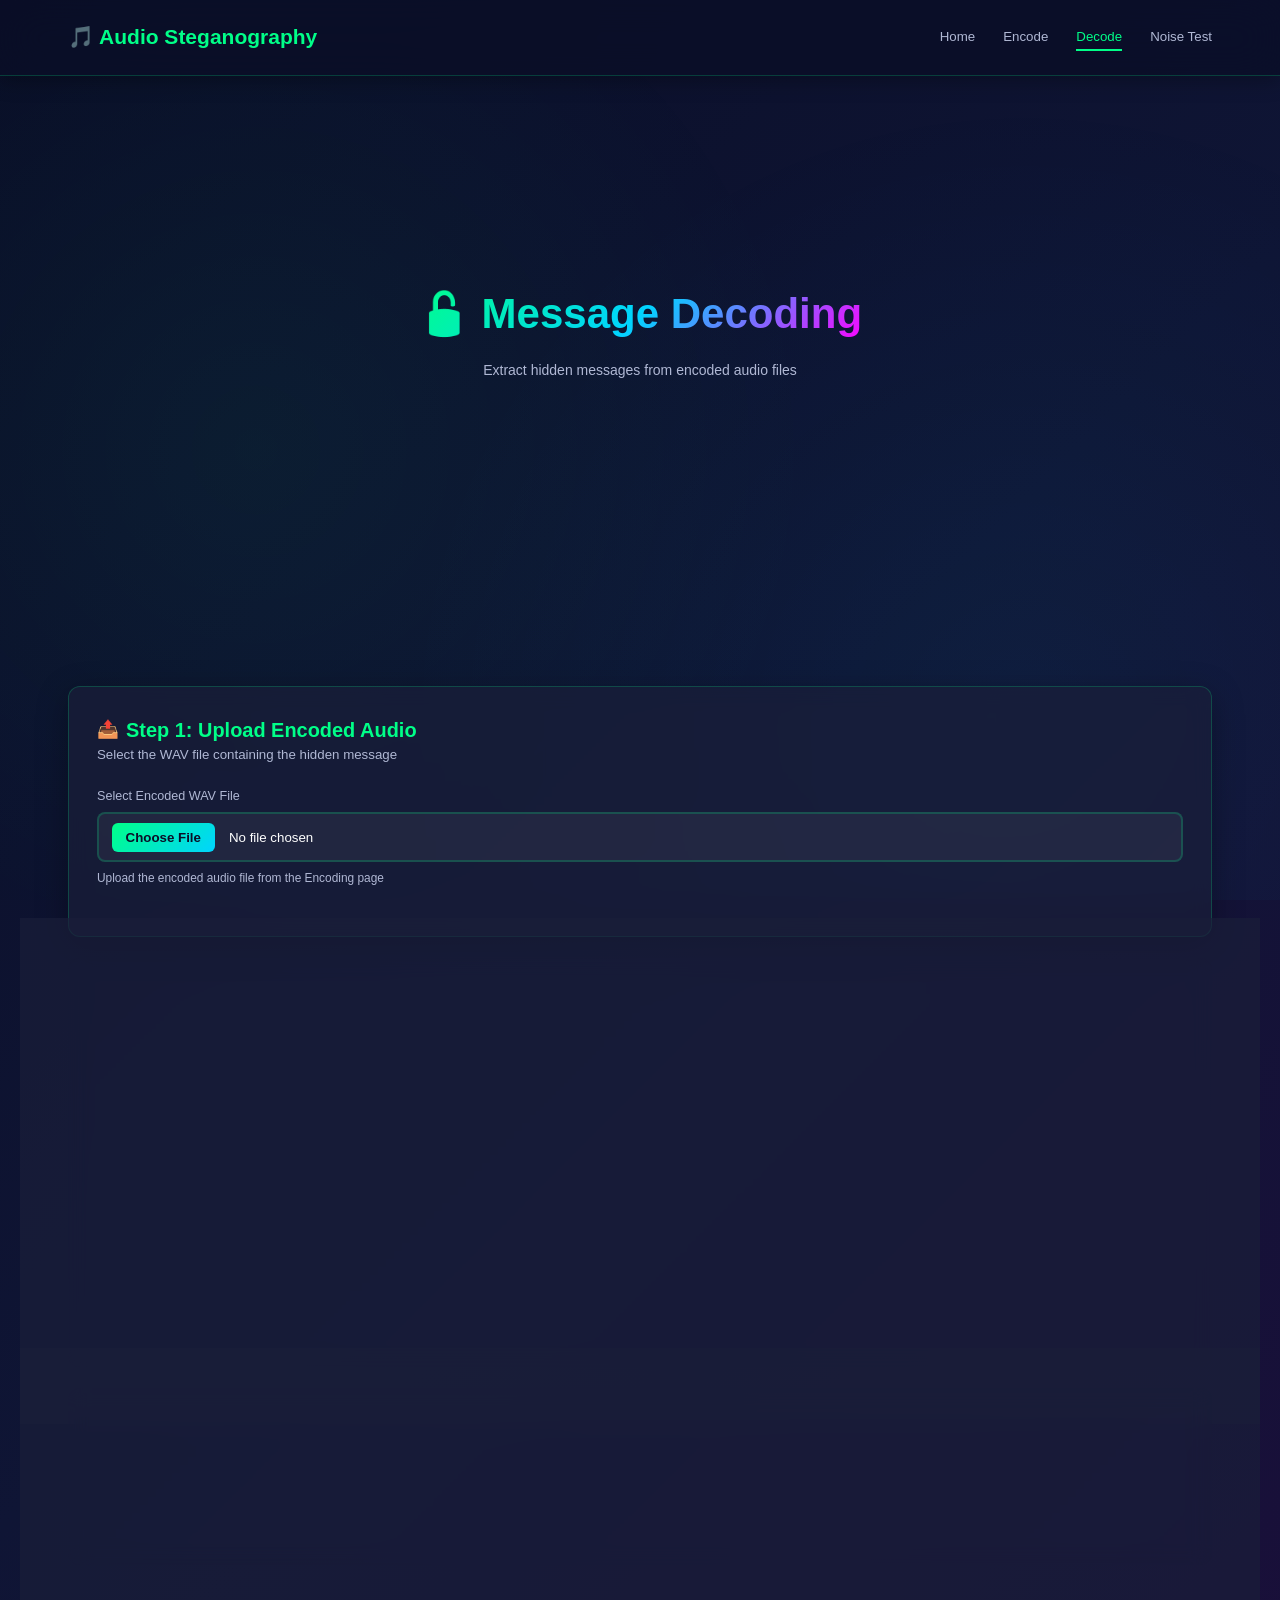
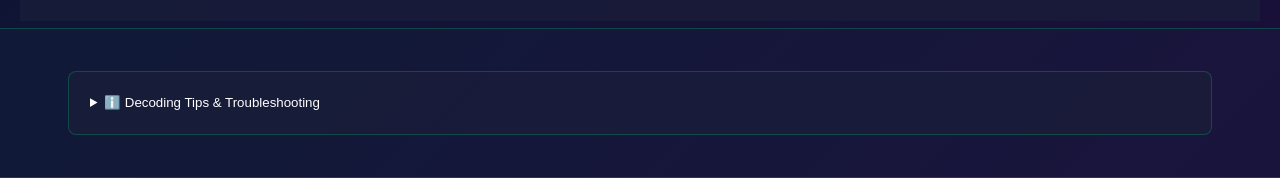
==== frontend/decode.html @ 90f32f93 "first first" ====
<!DOCTYPE html>
<html lang="en">
<head>
    <meta charset="UTF-8">
    <meta name="viewport" content="width=device-width, initial-scale=1.0">
    <title>Message Decoding - Audio Steganography</title>
    <link rel="stylesheet" href="style.css">
</head>
<body>
    <!-- Navigation -->
    <nav>
        <div class="container">
            <a href="index.html" class="logo">
                🎵 Audio Steganography
            </a>
            <ul>
                <li><a href="index.html">Home</a></li>
                <li><a href="encode.html">Encode</a></li>
                <li><a href="decode.html" class="active">Decode</a></li>
                <li><a href="noise.html">Noise Test</a></li>
            </ul>
            <div class="menu-toggle">
                <span></span>
                <span></span>
                <span></span>
            </div>
        </div>
    </nav>

    <!-- Hero Section -->
    <section class="hero">
        <div class="container text-center">
            <h1>🔓 Message Decoding</h1>
            <p>Extract hidden messages from encoded audio files</p>
        </div>
    </section>

    <!-- Main Content -->
    <section>
        <div class="container">
            <!-- Status Messages -->
            <div id="statusContainer" class="status-container"></div>

            <!-- Step 1: Upload Encoded Audio -->
            <div class="card mb-3">
                <h2 class="card-title card-title-primary">
                    <span class="icon-xl">📤</span> Step 1: Upload Encoded Audio
                </h2>
                <p class="section-description">Select the WAV file containing the hidden message</p>
                
                <div class="form-group">
                    <label for="stegoAudio">Select Encoded WAV File</label>
                    <input 
                        type="file" 
                        id="stegoAudio" 
                        accept=".wav"
                        class="file-input"
                    >
                    <small class="file-input-info">Upload the encoded audio file from the Encoding page</small>
                </div>

                <div id="audioInfo" class="panel panel--primary hidden">
                    <p class="panel__text"><strong>File Selected:</strong> <span id="audioFileName"></span></p>
                    <p class="panel__text panel__text--spaced">Size: <span id="audioFileSize"></span></p>
                </div>
            </div>

            <!-- Step 2: Extraction Parameters -->
            <div class="card mb-3">
                <h2 class="card-title card-title-secondary">
                    <span class="icon-xl">⚙️</span> Step 2: Configure Extraction Parameters
                </h2>
                <p class="section-description">Use the same parameters as encoding for optimal recovery</p>
                
                <div class="grid two-col">
                    <div class="form-group">
                        <label for="waveletFamily">Wavelet Family (must match encoding)</label>
                        <select id="waveletFamily">
                            <option value="db1">Daubechies 1 (db1)</option>
                            <option value="db2">Daubechies 2 (db2)</option>
                            <option value="db4" selected>Daubechies 4 (db4)</option>
                            <option value="db8">Daubechies 8 (db8)</option>
                            <option value="sym2">Symlet 2 (sym2)</option>
                            <option value="sym4">Symlet 4 (sym4)</option>
                        </select>
                        <small class="file-input-info">Critical: Must match the wavelet used for encoding</small>
                    </div>

                    <div class="form-group">
                        <label for="dwLevel">DWT Decomposition Level: <span class="text-highlight" id="dwLevelValue">2</span></label>
                        <input 
                            type="range" 
                            id="dwLevel" 
                            min="1" 
                            max="5" 
                            value="2"
                            class="range-control"
                        >
                        <small class="file-input-info">Must match encoding decomposition level</small>
                    </div>

                    <div class="form-group">
                        <label for="sensitivity">Extraction Sensitivity: <span class="text-highlight" id="sensitivityValue">0.5</span></label>
                        <input 
                            type="range" 
                            id="sensitivity" 
                            min="0.1" 
                            max="1.0" 
                            step="0.1" 
                            value="0.5"
                            class="range-control"
                        >
                        <small class="file-input-info">0.1 = lenient, 1.0 = strict detection</small>
                    </div>

                    <div class="form-group">
                        <label for="detectionThreshold">Detection Threshold: <span class="text-highlight" id="thresholdValue">0.5</span></label>
                        <input 
                            type="range" 
                            id="detectionThreshold" 
                            min="0.0" 
                            max="1.0" 
                            step="0.05" 
                            value="0.5"
                            class="range-control"
                        >
                        <small class="file-input-info">Correlation threshold for bit detection</small>
                    </div>
                </div>

                <!-- Advanced Options -->
                <details class="detail-panel">
                    <summary>🔧 Advanced Options</summary>
                    <div class="detail-panel__content">
                        <div class="form-group">
                            <label class="checkbox-label">
                                <input type="checkbox" id="useErrorCorrection">
                                Enable Error Correction (redundancy checking)
                            </label>
                            <small class="file-input-info">Improves message recovery in noisy conditions</small>
                        </div>

                        <div class="form-group">
                            <label class="checkbox-label">
                                <input type="checkbox" id="autoDetect">
                                Auto-Detect Parameters (experimental)
                            </label>
                            <small class="file-input-info">Attempts to automatically determine encoding parameters</small>
                        </div>

                        <div class="form-group">
                            <label class="checkbox-label">
                                <input type="checkbox" id="verboseLogging">
                                Verbose Logging
                            </label>
                            <small class="file-input-info">Show detailed extraction process information</small>
                        </div>
                    </div>
                </details>
            </div>

            <!-- Step 3: Execute Decoding -->
            <div class="card mb-3">
                <h2 class="card-title card-title-primary">
                    <span class="icon-xl">🚀</span> Step 3: Extract Message
                </h2>
                <p class="section-description">Click to start the decoding process</p>
                
                <div class="button-group">
                    <button 
                        id="decodeBtn" 
                        class="btn btn-primary btn-large"
                    >
                        🔑 Decode Hidden Message
                    </button>
                    <button 
                        id="resetBtn" 
                        class="btn btn-secondary btn-large"
                    >
                        ↻ Reset
                    </button>
                </div>

                <!-- Decoding Progress -->
                <div id="decodingProgress" class="panel hidden">
                    <p class="panel__text">Extracting message...</p>
                    <div class="progress-bar">
                        <div class="progress-fill" id="progressFill"></div>
                    </div>
                </div>
            </div>

            <!-- Step 4: Display Results -->
            <div class="card hidden" id="resultsSection">
                <h2 class="card-title card-title-secondary">
                    <span class="icon-xl">📝</span> Extracted Message
                </h2>

                <!-- Success Indicator -->
                <div id="successIndicator" class="panel panel--success hidden">
                    <p><strong>✓ Message Successfully Recovered</strong></p>
                    <div class="panel__text panel__flex">
                        <span>Success Rate: <span class="text-highlight" id="successRate">--%</span></span>
                        <span>Confidence: <span class="text-highlight" id="confidence">--</span></span>
                    </div>
                </div>

                <div id="warningIndicator" class="panel panel--warning hidden">
                    <p><strong>⚠️ Warning:</strong> Recovery quality is low. Check parameters and try again.</p>
                </div>

                <!-- Extracted Text -->
                <div class="form-group">
                    <label for="extractedMessage">Hidden Message</label>
                    <textarea 
                        id="extractedMessage" 
                        readonly
                        class="text-area-muted"
                    ></textarea>
                </div>

                <!-- Metadata -->
                <div class="metadata-panel">
                    <h3>Decoding Metadata</h3>
                    <div class="metadata-grid">
                        <div>
                            <p><strong>Wavelet:</strong> <span id="metaWavelet">-</span></p>
                            <p><strong>DWT Level:</strong> <span id="metaLevel">-</span></p>
                        </div>
                        <div>
                            <p><strong>Message Length:</strong> <span id="metaLength">-</span> chars</p>
                            <p><strong>Extraction Time:</strong> <span id="metaTime">-</span> ms</p>
                        </div>
                    </div>
                </div>

                <!-- Action Buttons -->
                <div class="button-group">
                    <button id="copyBtn" class="btn btn-primary btn-small">
                        📋 Copy Message
                    </button>
                    <button id="downloadTxtBtn" class="btn btn-secondary btn-small">
                        💾 Export as Text
                    </button>
                    <button id="decodeAnother" class="btn btn-secondary btn-small">
                        ➕ Decode Another
                    </button>
                </div>
            </div>
        </div>
    </section>

    <!-- Information Section -->
    <section class="info-section">
        <div class="container">
            <details class="info-box">
                <summary>ℹ️ Decoding Tips & Troubleshooting</summary>
                <div>
                    <h4>Parameter Matching</h4>
                    <p>The wavelet family and decomposition level <strong>must exactly match</strong> the parameters used during encoding.</p>
                    
                    <h4>Sensitivity Tuning</h4>
                    <p>If decoding fails, try adjusting extraction sensitivity. Lower sensitivity is more lenient but may introduce errors; higher sensitivity is stricter.</p>
                    
                    <h4>Error Correction</h4>
                    <p>Enable error correction if the message is slightly corrupted or if the audio has been compressed or modified.</p>
                    
                    <h4>Audio Quality</h4>
                    <p>Ensure the audio file is in the same format and quality as the original encoded file. Conversions or compressions may prevent recovery.</p>
                </div>
            </details>
        </div>
    </section>

    <script src="script.js"></script>
    <script>
        // Decode page specific functionality
        document.addEventListener('DOMContentLoaded', function() {
            const stegoAudio = document.getElementById('stegoAudio');
            const dwLevel = document.getElementById('dwLevel');
            const sensitivity = document.getElementById('sensitivity');
            const detectionThreshold = document.getElementById('detectionThreshold');
            const decodeBtn = document.getElementById('decodeBtn');
            const resetBtn = document.getElementById('resetBtn');
            const copyBtn = document.getElementById('copyBtn');
            const downloadTxtBtn = document.getElementById('downloadTxtBtn');
            const decodeAnother = document.getElementById('decodeAnother');

            // File input handler
            stegoAudio.addEventListener('change', function(e) {
                const file = e.target.files[0];
                if (file) {
                    document.getElementById('audioFileName').textContent = file.name;
                    document.getElementById('audioFileSize').textContent = (file.size / 1024).toFixed(2) + ' KB';
                    document.getElementById('audioInfo').style.display = 'block';
                }
            });

            // Update slider displays
            dwLevel.addEventListener('input', function() {
                document.getElementById('dwLevelValue').textContent = this.value;
            });

            sensitivity.addEventListener('input', function() {
                document.getElementById('sensitivityValue').textContent = this.value;
            });

            detectionThreshold.addEventListener('input', function() {
                document.getElementById('thresholdValue').textContent = this.value;
            });

            // Decode button handler
            decodeBtn.addEventListener('click', function() {
                const file = stegoAudio.files[0];

                if (!file) {
                    showStatus('Please select an encoded WAV file', 'error');
                    return;
                }

                // Show progress
                document.getElementById('decodingProgress').style.display = 'block';
                decodeBtn.disabled = true;
                
                // Simulate progress
                let progress = 0;
                const interval = setInterval(() => {
                    progress += Math.random() * 25;
                    if (progress > 90) progress = 90;
                    document.getElementById('progressFill').style.width = progress + '%';
                }, 150);

                // Simulate decoding (replace with actual backend call)
                setTimeout(() => {
                    clearInterval(interval);
                    document.getElementById('progressFill').style.width = '100%';
                    
                    // Mock extracted message
                    const mockMessage = 'Hello from steganography!';
                    const mockSuccessRate = 95;
                    const mockConfidence = 'High';
                    
                    // Display results
                    document.getElementById('extractedMessage').value = mockMessage;
                    document.getElementById('successRate').textContent = mockSuccessRate + '%';
                    document.getElementById('confidence').textContent = mockConfidence;
                    document.getElementById('metaWavelet').textContent = document.getElementById('waveletFamily').value;
                    document.getElementById('metaLevel').textContent = dwLevel.value;
                    document.getElementById('metaLength').textContent = mockMessage.length;
                    document.getElementById('metaTime').textContent = Math.floor(Math.random() * 1000 + 500);
                    
                    // Show success
                    if (mockSuccessRate >= 90) {
                        document.getElementById('successIndicator').style.display = 'block';
                        document.getElementById('warningIndicator').style.display = 'none';
                    } else {
                        document.getElementById('warningIndicator').style.display = 'block';
                        document.getElementById('successIndicator').style.display = 'none';
                    }
                    
                    document.getElementById('resultsSection').style.display = 'block';
                    showStatus('✓ Message successfully decoded!', 'success');
                    
                    setTimeout(() => {
                        document.getElementById('decodingProgress').style.display = 'none';
                        decodeBtn.disabled = false;
                    }, 1000);
                }, 2500);
            });

            // Copy button handler
            copyBtn.addEventListener('click', function() {
                const text = document.getElementById('extractedMessage').value;
                navigator.clipboard.writeText(text).then(() => {
                    showStatus('✓ Message copied to clipboard!', 'success');
                });
            });

            // Download button handler
            downloadTxtBtn.addEventListener('click', function() {
                showStatus('Download functionality will be connected to backend', 'info');
            });

            // Reset button handler
            resetBtn.addEventListener('click', function() {
                stegoAudio.value = '';
                dwLevel.value = '2';
                document.getElementById('dwLevelValue').textContent = '2';
                sensitivity.value = '0.5';
                document.getElementById('sensitivityValue').textContent = '0.5';
                detectionThreshold.value = '0.5';
                document.getElementById('thresholdValue').textContent = '0.5';
                document.getElementById('audioInfo').style.display = 'none';
                document.getElementById('resultsSection').style.display = 'none';
                document.getElementById('statusContainer').innerHTML = '';
                document.getElementById('extractedMessage').value = '';
            });

            // Decode another handler
            decodeAnother.addEventListener('click', function() {
                resetBtn.click();
            });
        });

        function showStatus(message, type) {
            const statusContainer = document.getElementById('statusContainer');
            const statusBox = document.createElement('div');
            statusBox.className = 'status-box ' + type;
            statusBox.innerHTML = `
                <span class="status-icon">${getStatusIcon(type)}</span>
                <span>${message}</span>
            `;
            statusContainer.innerHTML = '';
            statusContainer.appendChild(statusBox);
        }

        function getStatusIcon(type) {
            const icons = {
                'success': '✓',
                'error': '✕',
                'info': 'ℹ',
                'warning': '⚠'
            };
            return icons[type] || 'ℹ';
        }
    </script>
</body>
</html>
---- frontend/style.css ----
/* ============================================
   Audio Steganography - Global Styles
   Modern Dark Theme with Glassmorphism
   ============================================ */

:root {
    --primary-bg: #0a0e27;
    --secondary-bg: #1a1f3a;
    --card-bg: rgba(26, 31, 58, 0.7);
    --accent-primary: #00ff88;
    --accent-secondary: #00d4ff;
    --accent-tertiary: #ff00ff;
    --text-primary: #ffffff;
    --text-secondary: #b0b8d4;
    --border-color: rgba(0, 255, 136, 0.2);
    --error-color: #ff3860;
    --success-color: #00ff88;
    --warning-color: #ffb700;
    --transition: all 0.3s cubic-bezier(0.4, 0, 0.2, 1);
    --shadow: 0 8px 32px rgba(0, 0, 0, 0.3);
    --shadow-lg: 0 20px 60px rgba(0, 0, 0, 0.5);
}

* {
    margin: 0;
    padding: 0;
    box-sizing: border-box;
}

html {
    scroll-behavior: smooth;
    /* slightly smaller base font for denser, more efficient layout */
    font-size: 14px;
}

body {
    font-family: 'Segoe UI', Tahoma, Geneva, Verdana, sans-serif;
    background: linear-gradient(135deg, var(--primary-bg) 0%, #0f1535 50%, #1a0f3a 100%);
    color: var(--text-primary);
    line-height: 1.55;
    min-height: 100vh;
    position: relative;
    overflow-x: hidden;
    font-size: 0.95rem; /* slightly compact base text */
}

/* Animated background */
body::before {
    content: '';
    position: fixed;
    top: 0;
    left: 0;
    width: 100%;
    height: 100%;
    background: 
        radial-gradient(circle at 20% 50%, rgba(0, 255, 136, 0.05) 0%, transparent 50%),
        radial-gradient(circle at 80% 80%, rgba(0, 212, 255, 0.05) 0%, transparent 50%);
    pointer-events: none;
    z-index: 1;
}

/* ============================================
   Navigation Bar
   ============================================ */

nav {
    position: sticky;
    top: 0;
    -webkit-backdrop-filter: blur(20px);
    backdrop-filter: blur(20px);
    background: rgba(10, 14, 39, 0.8);
    border-bottom: 1px solid var(--border-color);
    padding: 1rem 2rem;
    z-index: 100;
    box-shadow: 0 4px 20px rgba(0, 0, 0, 0.3);
}

nav .container {
    max-width: 1200px;
    margin: 0 auto;
    display: flex;
    justify-content: space-between;
    align-items: center;
}

nav .logo {
    font-size: 1.5rem;
    font-weight: bold;
    color: var(--accent-primary);
    text-decoration: none;
    display: flex;
    align-items: center;
    gap: 0.5rem;
    transition: var(--transition);
}

nav .logo:hover {
    transform: translateX(5px);
    text-shadow: 0 0 20px var(--accent-primary);
}

nav ul {
    display: flex;
    list-style: none;
    gap: 2rem;
}

nav a {
    color: var(--text-secondary);
    text-decoration: none;
    font-weight: 500;
    transition: var(--transition);
    position: relative;
    padding: 0.5rem 0;
}

nav a::after {
    content: '';
    position: absolute;
    bottom: 0;
    left: 0;
    width: 0;
    height: 2px;
    background: var(--accent-primary);
    transition: var(--transition);
}

nav a:hover,
nav a.active {
    color: var(--accent-primary);
}

nav a:hover::after,
nav a.active::after {
    width: 100%;
}

/* Mobile menu toggle */
.menu-toggle {
    display: none;
    flex-direction: column;
    cursor: pointer;
    gap: 0.4rem;
}

.menu-toggle span {
    width: 25px;
    height: 2px;
    background: var(--accent-primary);
    border-radius: 2px;
    transition: var(--transition);
}

/* ============================================
   Container & Sections
   ============================================ */

.container {
    max-width: 1200px;
    margin: 0 auto;
    padding: 0 2rem;
    position: relative;
    z-index: 2;
}

section {
    padding: 3rem 0;
}

/* ============================================
   Hero / Header
   ============================================ */

.hero {
    display: flex;
    align-items: center;
    justify-content: center;
    min-height: 60vh;
    text-align: center;
    padding: 4rem 2rem;
}

.hero h1 {
    font-size: clamp(1.8rem, 4.2vw, 3rem);
    background: linear-gradient(135deg, var(--accent-primary), var(--accent-secondary), var(--accent-tertiary));
    -webkit-background-clip: text;
    -webkit-text-fill-color: transparent;
    background-clip: text;
    margin-bottom: 1rem;
    animation: fadeInUp 0.8s ease-out;
}

.hero p {
    font-size: 1rem;
    color: var(--text-secondary);
    max-width: 600px;
    margin: 0 auto 2rem;
    animation: fadeInUp 0.8s ease-out 0.1s backwards;
}

.hero .description {
    font-size: 0.95rem;
    line-height: 1.7;
    max-width: 700px;
    margin: 2rem auto;
    color: var(--text-secondary);
}

/* ============================================
   Cards & Buttons
   ============================================ */

.card {
    background: var(--card-bg);
    border: 1px solid var(--border-color);
    border-radius: 12px;
    padding: 2rem;
    -webkit-backdrop-filter: blur(10px);
    backdrop-filter: blur(10px);
    transition: var(--transition);
    box-shadow: var(--shadow);
}

.card:hover {
    transform: translateY(-5px);
    border-color: var(--accent-primary);
    box-shadow: 0 12px 40px rgba(0, 255, 136, 0.15);
}

.btn {
    display: inline-flex;
    align-items: center;
    justify-content: center;
    gap: 0.5rem;
    padding: 0.6rem 1.25rem;
    border: none;
    border-radius: 8px;
    font-size: 0.95rem;
    font-weight: 600;
    cursor: pointer;
    transition: var(--transition);
    position: relative;
    overflow: hidden;
    text-decoration: none;
}

.btn-large {
    font-size: 1.05rem;
    padding: 0.9rem 1.8rem;
}

.btn-small {
    padding: 0.75rem 1.5rem;
}

.status-container {
    margin-bottom: 2rem;
}

.row-between {
    display: flex;
    justify-content: space-between;
    margin-top: 0.5rem;
}

.section-title {
    display: flex;
    align-items: center;
    gap: 0.5rem;
}

.card-title-tertiary {
    color: var(--accent-tertiary);
}

.card-title-success {
    color: var(--success-color);
}

.section-description {
    color: var(--text-secondary);
    margin-bottom: 1.5rem;
}

.font-mono {
    font-family: monospace;
}

.section-subheading {
    color: var(--accent-secondary);
    margin: 1rem 0 0.5rem 0;
}

.content-list {
    color: var(--text-secondary);
    list-style-position: inside;
    margin-top: 0.5rem;
}

.mt-2 {
    margin-top: 2rem;
}

.hidden {
    display: none !important;
}

.panel__text {
    color: var(--text-secondary);
    margin: 0;
}

.panel__text--spaced {
    margin-top: 0.5rem;
}

.panel__flex {
    display: flex;
    gap: 2rem;
    margin-top: 0.5rem;
}

.btn::before {
    content: '';
    position: absolute;
    top: 0;
    left: -100%;
    width: 100%;
    height: 100%;
    background: linear-gradient(90deg, transparent, rgba(255, 255, 255, 0.2), transparent);
    transition: var(--transition);
}

.btn:hover::before {
    left: 100%;
}

.btn-primary {
    background: linear-gradient(135deg, var(--accent-primary), var(--accent-secondary));
    color: var(--primary-bg);
    box-shadow: 0 0 20px rgba(0, 255, 136, 0.4);
}

.btn-primary:hover {
    transform: translateY(-2px);
    box-shadow: 0 0 40px rgba(0, 255, 136, 0.6);
}

.btn-secondary {
    background: transparent;
    color: var(--accent-secondary);
    border: 2px solid var(--accent-secondary);
}

.btn-secondary:hover {
    background: rgba(0, 212, 255, 0.1);
    box-shadow: 0 0 30px rgba(0, 212, 255, 0.4);
}

.btn:disabled {
    opacity: 0.5;
    cursor: not-allowed;
    transform: none !important;
}

/* Button groups */
.button-group {
    display: flex;
    gap: 1rem;
    flex-wrap: wrap;
    margin-top: 1.5rem;
}

/* ============================================
   Form Elements
   ============================================ */

.form-group {
    margin-bottom: 1.5rem;
}

label {
    display: block;
    margin-bottom: 0.4rem;
    color: var(--text-secondary);
    font-weight: 500;
    font-size: 0.9rem;
}

input[type="file"],
input[type="text"],
textarea,
select {
    width: 100%;
    padding: 0.6rem 0.9rem;
    border: 2px solid var(--border-color);
    border-radius: 8px;
    background: rgba(255, 255, 255, 0.05);
    color: var(--text-primary);
    font-family: inherit;
    font-size: 0.95rem;
    transition: var(--transition);
}

input[type="file"]::file-selector-button {
    background: linear-gradient(135deg, var(--accent-primary), var(--accent-secondary));
    color: var(--primary-bg);
    border: none;
    padding: 0.5rem 1rem;
    border-radius: 6px;
    cursor: pointer;
    font-weight: 600;
    margin-right: 1rem;
}

input:focus,
textarea:focus,
select:focus {
    outline: none;
    border-color: var(--accent-primary);
    box-shadow: 0 0 20px rgba(0, 255, 136, 0.2);
    background: rgba(255, 255, 255, 0.08);
}

textarea {
    resize: vertical;
    min-height: 120px;
    font-family: 'Courier New', monospace;
}

/* File input custom styling */
.file-input-wrapper {
    position: relative;
}

.file-input-info {
    display: block;
    margin-top: 0.5rem;
    font-size: 0.85rem;
    color: var(--text-secondary);
}

.hidden {
    display: none !important;
}

.card-title {
    display: flex;
    align-items: center;
    gap: 0.5rem;
}

.card-title-primary {
    color: var(--accent-primary);
}

.card-title-secondary {
    color: var(--accent-secondary);
}

.section-description {
    color: var(--text-secondary);
    margin-bottom: 1.5rem;
}

.icon-xl {
    font-size: 1.25rem;
}

.range-control {
    width: 100%;
    height: 5px;
    border-radius: 5px;
    background: var(--border-color);
    outline: none;
    -webkit-appearance: none;
    appearance: none;
}

.range-control:focus {
    border-color: var(--accent-primary);
    box-shadow: 0 0 10px rgba(0, 255, 136, 0.15);
}

.detail-panel {
    margin-top: 1.5rem;
}

.detail-panel summary {
    color: var(--accent-secondary);
    font-weight: bold;
    -webkit-user-select: none;
    user-select: none;
    cursor: pointer;
}

.detail-panel__content {
    margin-top: 1rem;
    padding: 1rem;
    background: rgba(0, 212, 255, 0.05);
    border-radius: 8px;
    border: 1px solid var(--border-color);
}

.checkbox-label {
    display: flex;
    align-items: center;
    gap: 0.5rem;
    cursor: pointer;
}

.panel {
    padding: 1rem;
    border-radius: 8px;
    border: 1px solid var(--border-color);
}

.panel--primary {
    background: rgba(0, 212, 255, 0.1);
}

.panel--success {
    background: rgba(0, 255, 136, 0.1);
    border-color: var(--success-color);
}

.panel--warning {
    background: rgba(255, 183, 0, 0.1);
    border-color: var(--warning-color);
}

.panel__text {
    color: var(--text-secondary);
    margin: 0;
}

.text-highlight {
    color: var(--accent-primary);
}

.text-area-muted {
    background: rgba(0, 0, 0, 0.3);
    color: var(--accent-primary);
}

.metadata-panel {
    background: rgba(0, 212, 255, 0.05);
    padding: 1rem;
    border-radius: 8px;
    border: 1px solid var(--border-color);
    margin-bottom: 1.5rem;
    color: var(--text-secondary);
}

.metadata-panel h3 {
    color: var(--accent-secondary);
    margin-bottom: 1rem;
}

.metadata-grid {
    display: grid;
    grid-template-columns: repeat(2, minmax(0, 1fr));
    gap: 1rem;
}

.info-section {
    background: rgba(0, 255, 136, 0.02);
    border-top: 1px solid var(--border-color);
    border-bottom: 1px solid var(--border-color);
}

.info-box {
    background: var(--card-bg);
    padding: 1.5rem;
    border-radius: 8px;
    border: 1px solid var(--border-color);
    cursor: pointer;
}

.info-box p {
    margin-top: 1rem;
    color: var(--text-secondary);
}

.info-box h4 {
    color: var(--accent-secondary);
    margin: 1rem 0 0.5rem 0;
}

.section-heading {
    text-align: center;
    margin-bottom: 3rem;
    color: var(--accent-primary);
}

.section-subtitle {
    color: var(--text-secondary);
    margin-bottom: 1rem;
    font-size: 1.1rem;
}

.section-subheading {
    color: var(--accent-secondary);
    margin: 1rem 0 0.5rem 0;
}

.content-list {
    margin: 1rem 0;
    list-style-position: inside;
    color: var(--text-secondary);
}

.flow-panel {
    display: flex;
    align-items: center;
    justify-content: center;
    gap: 1rem;
    flex-wrap: wrap;
    color: var(--text-secondary);
}

.flow-step {
    background: var(--card-bg);
    padding: 1rem 1.5rem;
    border-radius: 8px;
    border: 1px solid var(--border-color);
}

.panel-text {
    line-height: 1.8;
    color: var(--text-secondary);
}

.chart-placeholder {
    background: rgba(0, 255, 136, 0.05);
    border: 2px dashed var(--border-color);
    border-radius: 8px;
    height: 300px;
    display: flex;
    align-items: center;
    justify-content: center;
    color: var(--text-secondary);
}

.preset-grid {
    display: grid;
    grid-template-columns: repeat(2, minmax(0, 1fr));
    gap: 1rem;
    margin-top: 1rem;
}

.metric-value {
    font-size: 1.6rem;
    margin: 0;
    font-weight: bold;
}

.metric-caption {
    color: var(--text-secondary);
    font-size: 0.9rem;
    margin-top: 0.5rem;
}

.summary-list {
    color: var(--text-secondary);
    list-style-position: inside;
    line-height: 1.8;
}

.metric-panel {
    padding: 1.5rem;
    border-radius: 8px;
    border: 1px solid var(--border-color);
    background: var(--card-bg);
}

.min-height-80 {
    min-height: 80px;
}

.card-title-tertiary {
    color: var(--accent-tertiary);
}

/* ============================================
   Status Messages
   ============================================ */

.status-box {
    padding: 1rem;
    border-radius: 8px;
    margin-bottom: 1rem;
    display: flex;
    align-items: center;
    gap: 1rem;
    animation: slideIn 0.3s ease-out;
}

.status-box.success {
    background: rgba(0, 255, 136, 0.1);
    border: 1px solid var(--success-color);
    color: var(--success-color);
}

.status-box.error {
    background: rgba(255, 56, 96, 0.1);
    border: 1px solid var(--error-color);
    color: var(--error-color);
}

.status-box.info {
    background: rgba(0, 212, 255, 0.1);
    border: 1px solid var(--accent-secondary);
    color: var(--accent-secondary);
}

.status-box.warning {
    background: rgba(255, 183, 0, 0.1);
    border: 1px solid var(--warning-color);
    color: var(--warning-color);
}

.status-icon {
    font-size: 1.25rem;
}

/* ============================================
   Grid Layouts
   ============================================ */

.grid {
    display: grid;
    grid-template-columns: repeat(auto-fit, minmax(300px, 1fr));
    gap: 2rem;
    margin-bottom: 2rem;
}

.grid.two-col {
    grid-template-columns: repeat(auto-fit, minmax(400px, 1fr));
}

/* ============================================
   Output Section
   ============================================ */

.output-box {
    background: var(--card-bg);
    border: 1px solid var(--border-color);
    border-radius: 8px;
    padding: 1.5rem;
    margin-top: 2rem;
}

.output-box h3 {
    color: var(--accent-primary);
    margin-bottom: 1rem;
}

.output-text {
    background: rgba(0, 0, 0, 0.3);
    border: 1px solid var(--border-color);
    border-radius: 6px;
    padding: 1rem;
    font-family: 'Courier New', monospace;
    word-break: break-all;
    max-height: 300px;
    overflow-y: auto;
    color: var(--accent-primary);
}

/* ============================================
   Indicators & Badges
   ============================================ */

.badge {
    display: inline-block;
    padding: 0.3rem 0.8rem;
    border-radius: 20px;
    font-size: 0.85rem;
    font-weight: 600;
}

.badge.success {
    background: rgba(0, 255, 136, 0.2);
    color: var(--success-color);
    border: 1px solid var(--success-color);
}

.badge.error {
    background: rgba(255, 56, 96, 0.2);
    color: var(--error-color);
    border: 1px solid var(--error-color);
}

.progress-bar {
    width: 100%;
    height: 6px;
    background: rgba(255, 255, 255, 0.08);
    border-radius: 8px;
    overflow: hidden;
    margin: 0.8rem 0;
}

.progress-fill {
    height: 100%;
    background: linear-gradient(90deg, var(--accent-primary), var(--accent-secondary));
    width: 0%;
    transition: width 0.3s ease;
    box-shadow: 0 0 10px var(--accent-primary);
}

/* ============================================
   Modal / Overlay
   ============================================ */

.modal {
    display: none;
    position: fixed;
    top: 0;
    left: 0;
    width: 100%;
    height: 100%;
    background: rgba(0, 0, 0, 0.7);
    -webkit-backdrop-filter: blur(5px);
    backdrop-filter: blur(5px);
    z-index: 1000;
    align-items: center;
    justify-content: center;
}

.modal.active {
    display: flex;
}

.modal-content {
    background: var(--secondary-bg);
    border: 1px solid var(--border-color);
    border-radius: 12px;
    padding: 2rem;
    max-width: 500px;
    width: 90%;
    animation: modalSlideIn 0.3s ease-out;
}

.modal-close {
    float: right;
    font-size: 1.5rem;
    cursor: pointer;
    color: var(--text-secondary);
    transition: var(--transition);
}

.modal-close:hover {
    color: var(--accent-primary);
}

/* ============================================
   Animations
   ============================================ */

@keyframes fadeInUp {
    from {
        opacity: 0;
        transform: translateY(30px);
    }
    to {
        opacity: 1;
        transform: translateY(0);
    }
}

@keyframes slideIn {
    from {
        opacity: 0;
        transform: translateX(-20px);
    }
    to {
        opacity: 1;
        transform: translateX(0);
    }
}

@keyframes modalSlideIn {
    from {
        opacity: 0;
        transform: scale(0.95);
    }
    to {
        opacity: 1;
        transform: scale(1);
    }
}

@keyframes pulse {
    0%, 100% {
        opacity: 1;
    }
    50% {
        opacity: 0.5;
    }
}

@keyframes glow {
    0%, 100% {
        box-shadow: 0 0 10px rgba(0, 255, 136, 0.4);
    }
    50% {
        box-shadow: 0 0 30px rgba(0, 255, 136, 0.8);
    }
}

.loading {
    animation: pulse 1.5s ease-in-out infinite;
}

/* ============================================
   Responsive Design
   ============================================ */

@media (max-width: 768px) {
    nav ul {
        gap: 1rem;
    }

    nav a {
        font-size: 0.9rem;
    }

    .menu-toggle {
        display: flex;
    }

    .hero {
        min-height: 50vh;
        padding: 2rem 1rem;
    }

    .hero h1 {
        font-size: 2rem;
    }

    .grid {
        grid-template-columns: 1fr;
    }

    .grid.two-col {
        grid-template-columns: 1fr;
    }

    .button-group {
        flex-direction: column;
    }

    .btn {
        width: 100%;
        justify-content: center;
    }

    .card {
        padding: 1.5rem;
    }

    section {
        padding: 2rem 0;
    }
}

@media (max-width: 480px) {
    nav {
        padding: 1rem;
    }

    nav .logo {
        font-size: 1.2rem;
    }

    .container {
        padding: 0 1rem;
    }

    .hero h1 {
        font-size: 1.5rem;
    }

    .hero p {
        font-size: 1rem;
    }

    .card {
        padding: 1rem;
    }
}

/* ============================================
   Utility Classes
   ============================================ */

.hidden {
    display: none !important;
}

.flex {
    display: flex;
}

.flex-center {
    display: flex;
    align-items: center;
    justify-content: center;
}

.gap-1 { gap: 1rem; }
.gap-2 { gap: 2rem; }

.text-center {
    text-align: center;
}

.text-muted {
    color: var(--text-secondary);
}

.text-warning {
    color: var(--warning-color);
}

.mt-1 { margin-top: 0.5rem; }
.mt-2 { margin-top: 1rem; }
.mt-3 { margin-top: 1.5rem; }

.mb-1 { margin-bottom: 0.5rem; }
.mb-2 { margin-bottom: 1rem; }
.mb-3 { margin-bottom: 1.5rem; }
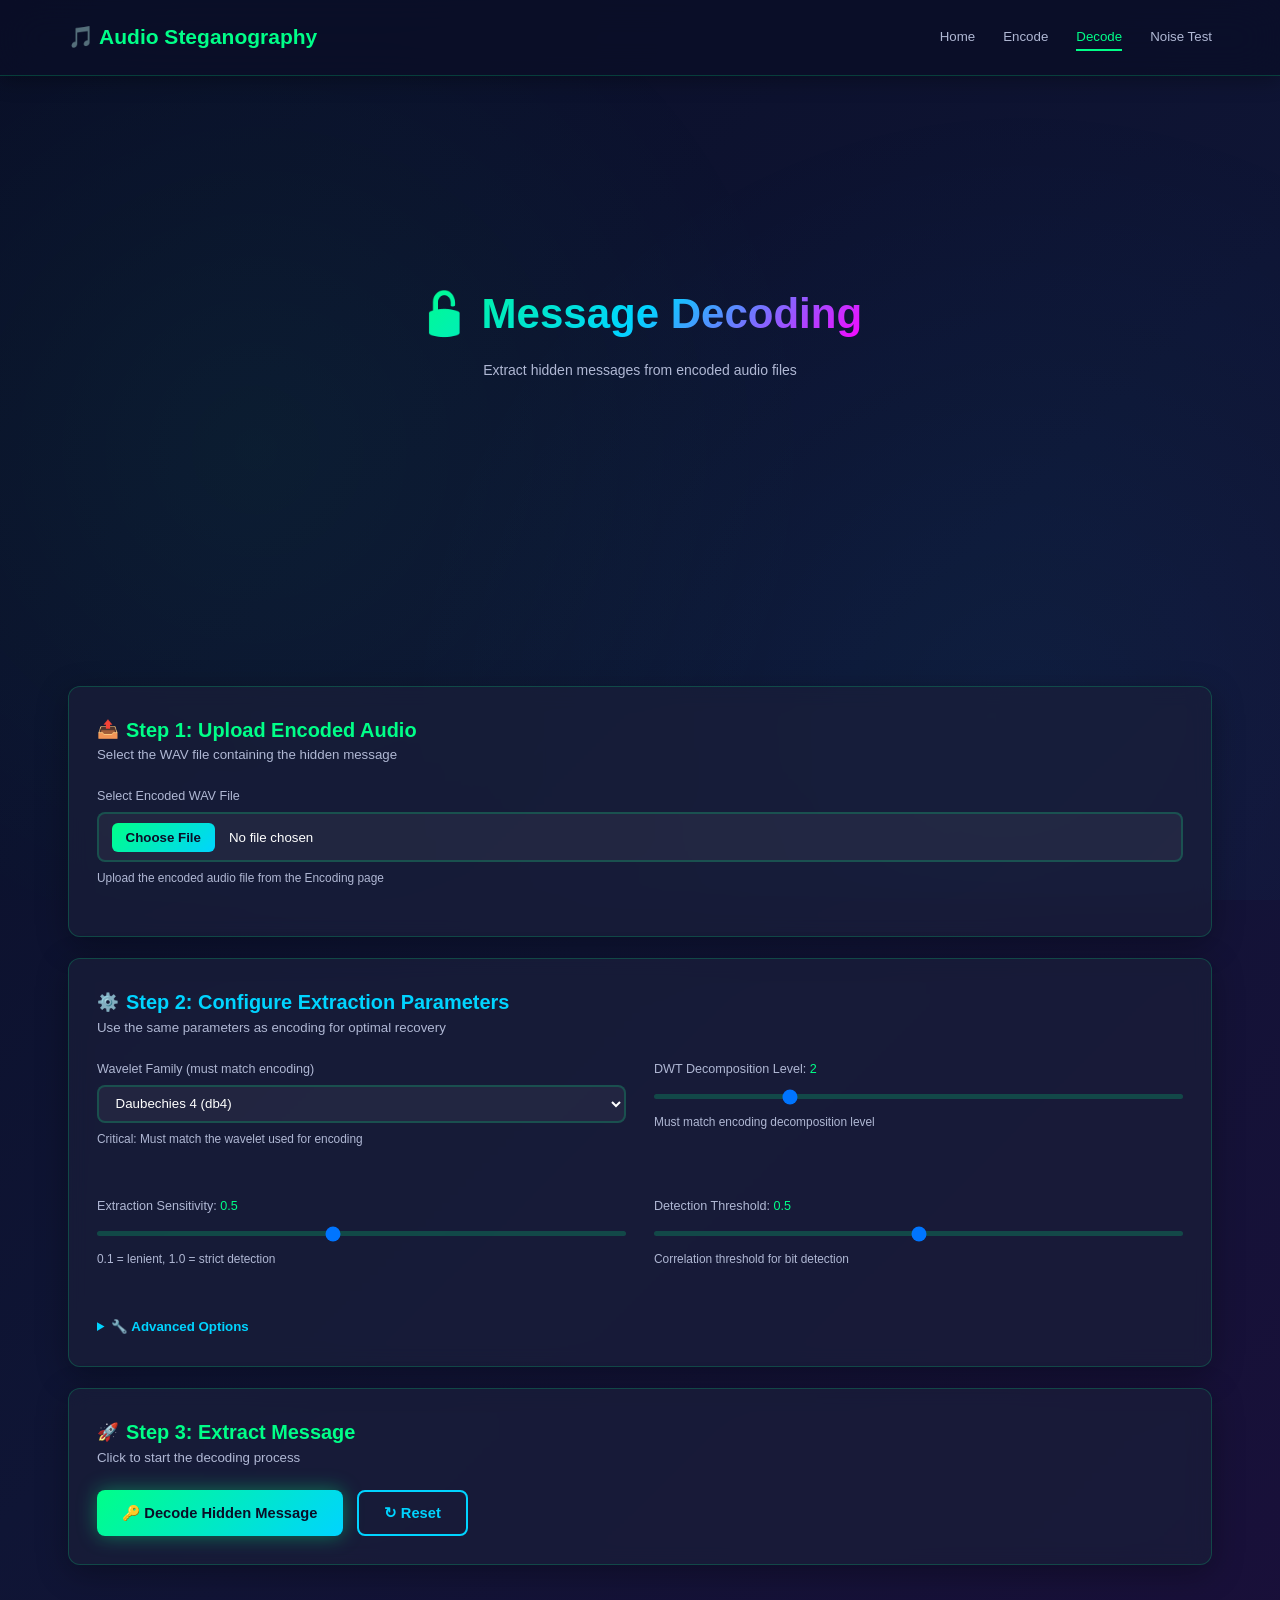
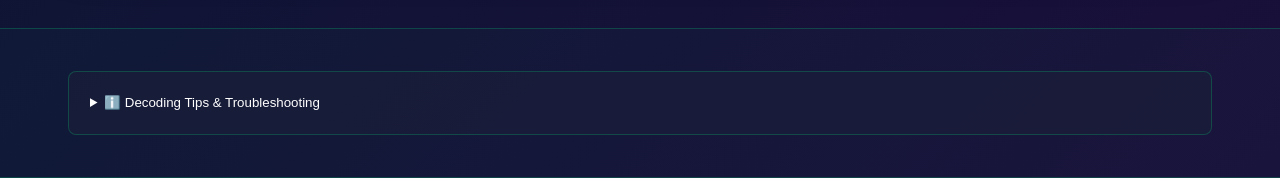
==== commit 8e013710: "ENCODING ENCODING" ====
--- a/frontend/decode.html
+++ b/frontend/decode.html
@@ -274,6 +274,9 @@
 
     <script src="script.js"></script>
     <script>
+        // API Configuration
+        const API_URL = 'http://localhost:5000';
+        
         // Decode page specific functionality
         document.addEventListener('DOMContentLoaded', function() {
             const stegoAudio = document.getElementById('stegoAudio');
@@ -322,6 +325,65 @@
                 document.getElementById('decodingProgress').style.display = 'block';
                 decodeBtn.disabled = true;
                 
+                // Create FormData
+                const formData = new FormData();
+                formData.append('file', file);
+                formData.append('wavelet', document.getElementById('waveletFamily').value);
+                formData.append('level', document.getElementById('dwLevel').value);
+                formData.append('sensitivity', document.getElementById('sensitivity').value);
+
+                // Call API
+                fetch(`${API_URL}/api/decode`, {
+                    method: 'POST',
+                    body: formData
+                })
+                .then(response => {
+                    if (!response.ok) {
+                        return response.json().then(err => { throw new Error(err.error); });
+                    }
+                    return response.json();
+                })
+                .then(data => {
+                    if (data.success) {
+                        const confidence = Math.round(data.confidence * 100);
+                        
+                        // Display results
+                        document.getElementById('extractedMessage').value = data.message || '(empty message)';
+                        document.getElementById('successRate').textContent = confidence + '%';
+                        document.getElementById('confidence').textContent = 
+                            confidence >= 90 ? 'High' : confidence >= 70 ? 'Medium' : 'Low';
+                        document.getElementById('metaWavelet').textContent = document.getElementById('waveletFamily').value;
+                        document.getElementById('metaLevel').textContent = dwLevel.value;
+                        document.getElementById('metaLength').textContent = (data.message || '').length;
+                        document.getElementById('metaTime').textContent = '< 100 ms';
+                        
+                        // Show success
+                        if (confidence >= 90) {
+                            document.getElementById('successIndicator').style.display = 'block';
+                            document.getElementById('warningIndicator').style.display = 'none';
+                        } else if (confidence >= 50) {
+                            document.getElementById('warningIndicator').style.display = 'block';
+                            document.getElementById('successIndicator').style.display = 'none';
+                        }
+                        
+                        document.getElementById('resultsSection').style.display = 'block';
+                        showStatus('✓ Message successfully decoded! Confidence: ' + confidence + '%', 'success');
+                    } else {
+                        throw new Error('Decoding failed');
+                    }
+                    
+                    document.getElementById('progressFill').style.width = '100%';
+                    setTimeout(() => {
+                        document.getElementById('decodingProgress').style.display = 'none';
+                        decodeBtn.disabled = false;
+                    }, 1000);
+                })
+                .catch(error => {
+                    showStatus('❌ Error: ' + error.message, 'error');
+                    document.getElementById('decodingProgress').style.display = 'none';
+                    decodeBtn.disabled = false;
+                });
+
                 // Simulate progress
                 let progress = 0;
                 const interval = setInterval(() => {
@@ -329,43 +391,11 @@
                     if (progress > 90) progress = 90;
                     document.getElementById('progressFill').style.width = progress + '%';
                 }, 150);
-
-                // Simulate decoding (replace with actual backend call)
+                
+                // Stop simulation when done
                 setTimeout(() => {
                     clearInterval(interval);
-                    document.getElementById('progressFill').style.width = '100%';
-                    
-                    // Mock extracted message
-                    const mockMessage = 'Hello from steganography!';
-                    const mockSuccessRate = 95;
-                    const mockConfidence = 'High';
-                    
-                    // Display results
-                    document.getElementById('extractedMessage').value = mockMessage;
-                    document.getElementById('successRate').textContent = mockSuccessRate + '%';
-                    document.getElementById('confidence').textContent = mockConfidence;
-                    document.getElementById('metaWavelet').textContent = document.getElementById('waveletFamily').value;
-                    document.getElementById('metaLevel').textContent = dwLevel.value;
-                    document.getElementById('metaLength').textContent = mockMessage.length;
-                    document.getElementById('metaTime').textContent = Math.floor(Math.random() * 1000 + 500);
-                    
-                    // Show success
-                    if (mockSuccessRate >= 90) {
-                        document.getElementById('successIndicator').style.display = 'block';
-                        document.getElementById('warningIndicator').style.display = 'none';
-                    } else {
-                        document.getElementById('warningIndicator').style.display = 'block';
-                        document.getElementById('successIndicator').style.display = 'none';
-                    }
-                    
-                    document.getElementById('resultsSection').style.display = 'block';
-                    showStatus('✓ Message successfully decoded!', 'success');
-                    
-                    setTimeout(() => {
-                        document.getElementById('decodingProgress').style.display = 'none';
-                        decodeBtn.disabled = false;
-                    }, 1000);
-                }, 2500);
+                }, 5000);
             });
 
             // Copy button handler
